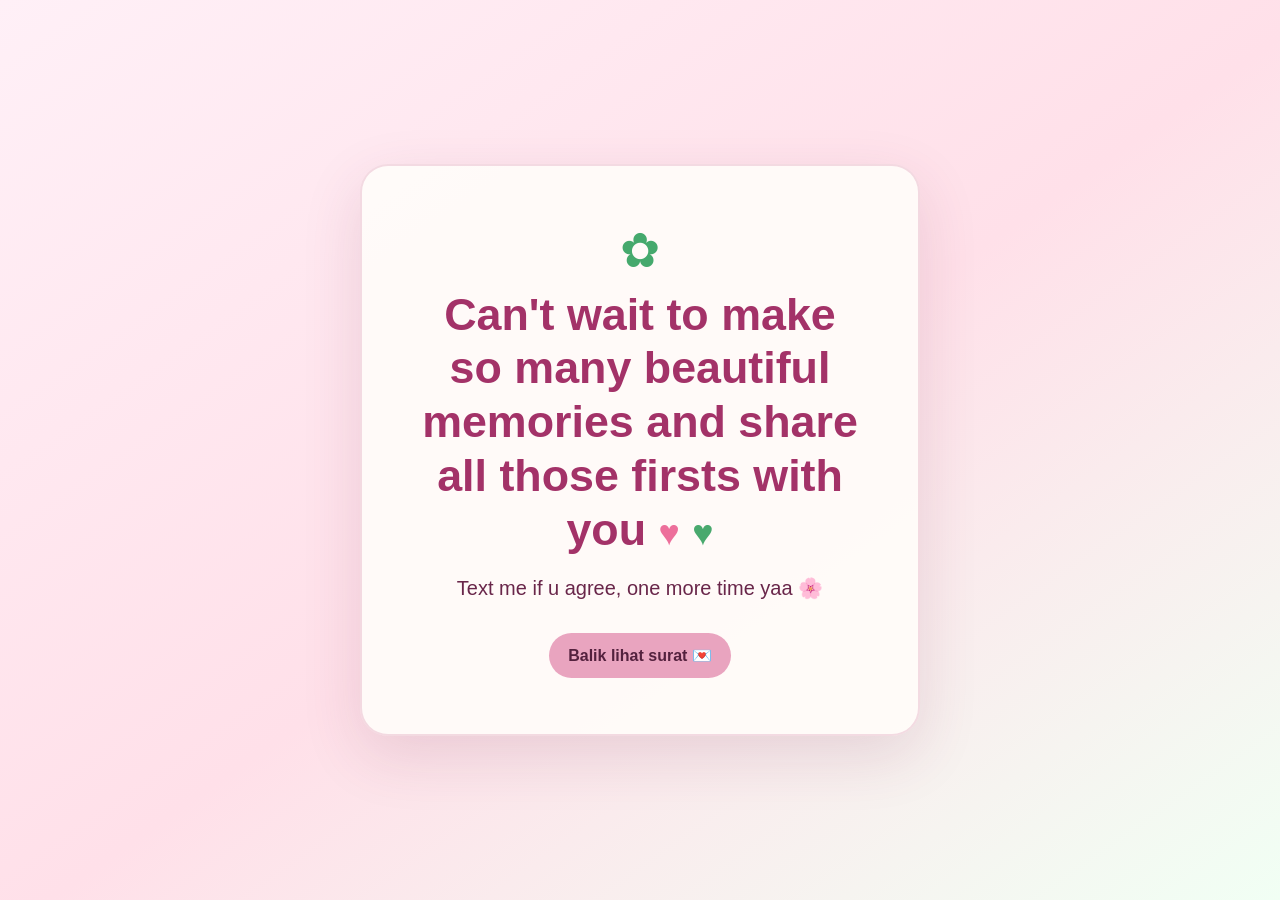
==== surprise.html @ 9196948b "Publish invitation website Co-authored-by: Copilot <223556219+Copilot@users.noreply.github.com>" ====
<!doctype html>
<html lang="id">
  <head>
    <meta charset="UTF-8" />
    <meta name="viewport" content="width=device-width, initial-scale=1.0" />
    <meta name="theme-color" content="#fff1f7" />
    <title>Kejutan kecil untukmu</title>
    <link rel="stylesheet" href="surprise.css" />
  </head>
  <body>
    <div class="falling-decor" id="falling-decor" aria-hidden="true"></div>
    <main class="surprise-card">
      <span class="surprise-flower" aria-hidden="true">✿</span>
      <h1>Can't wait to make so many beautiful memories and share all those firsts with you <span class="title-heart pink">♥</span> <span class="title-heart green">♥</span></h1>
      <p>Text me if u agree, one more time yaa 🌸</p>
      <a href="index.html">Balik lihat surat 💌</a>
    </main>
    <script src="surprise.js"></script>
  </body>
</html>
---- surprise.css ----
* {
  box-sizing: border-box;
}

body {
  position: relative;
  display: grid;
  min-height: 100vh;
  margin: 0;
  place-items: center;
  overflow: hidden;
  background: linear-gradient(145deg, #fff0f7, #ffe0e9 52%, #f1fff4);
  color: #69264a;
  font-family: "Aldrich", "Trebuchet MS", sans-serif;
}

.falling-decor {
  position: fixed;
  inset: 0;
  overflow: hidden;
  pointer-events: none;
}

.falling-particle {
  position: absolute;
  top: -12vh;
  left: var(--fall-left);
  color: var(--fall-color);
  font-size: var(--fall-size);
  line-height: 1;
  opacity: 0;
  animation: fall-down var(--fall-duration) linear var(--fall-delay) infinite;
  will-change: transform, opacity;
}

@keyframes fall-down {
  0% {
    opacity: 0;
    transform: translate3d(0, -8vh, 0) rotate(0deg);
  }
  10% {
    opacity: 0.9;
  }
  85% {
    opacity: 0.85;
  }
  100% {
    opacity: 0;
    transform: translate3d(var(--fall-drift), 115vh, 0) rotate(var(--fall-spin));
  }
}

.surprise-card {
  position: relative;
  z-index: 1;
  width: min(90vw, 560px);
  padding: clamp(2rem, 7vw, 3.5rem);
  border: 2px solid rgba(196, 88, 135, 0.2);
  border-radius: 28px;
  background: rgba(255, 253, 250, 0.88);
  box-shadow: 0 20px 60px rgba(123, 48, 87, 0.14);
  text-align: center;
  animation: card-arrive 700ms cubic-bezier(0.2, 0.8, 0.2, 1) both;
}

.surprise-card h1 {
  margin: 0;
  color: #a33268;
  font-size: clamp(1.8rem, 6vw, 2.8rem);
  line-height: 1.2;
}

.title-heart {
  display: inline-block;
  font-size: 0.8em;
  animation: heart-beat 900ms ease-in-out infinite alternate;
}

.title-heart.pink {
  color: #ed6f9b;
}

.title-heart.green {
  color: #49a96e;
  animation-delay: 250ms;
}

@keyframes heart-beat {
  from {
    transform: scale(0.9);
  }
  to {
    transform: scale(1.2);
  }
}

.surprise-card p {
  margin: 1rem 0 1.8rem;
  font-size: clamp(1rem, 3vw, 1.25rem);
  line-height: 1.6;
}

.surprise-card a {
  display: inline-block;
  padding: 0.8rem 1.2rem;
  border-radius: 999px;
  background: #e9a4bf;
  color: #54213e;
  font-weight: 700;
  text-decoration: none;
  transition: transform 180ms ease, background-color 180ms ease;
}

.surprise-card a:hover {
  transform: translateY(-2px);
  background: #efb4cb;
}

.surprise-flower {
  display: block;
  margin-bottom: 0.6rem;
  color: #45a96d;
  font-size: 3rem;
  animation: flower-sway 2.5s ease-in-out infinite alternate;
}

@keyframes card-arrive {
  from {
    opacity: 0;
    transform: translateY(18px) scale(0.96);
  }
  to {
    opacity: 1;
    transform: translateY(0) scale(1);
  }
}

@keyframes flower-sway {
  from {
    transform: rotate(-12deg);
  }
  to {
    transform: rotate(12deg);
  }
}

@media (prefers-reduced-motion: reduce) {
  *,
  *::before,
  *::after {
    animation-duration: 0.01ms !important;
    animation-iteration-count: 1 !important;
    scroll-behavior: auto !important;
    transition-duration: 0.01ms !important;
  }
}
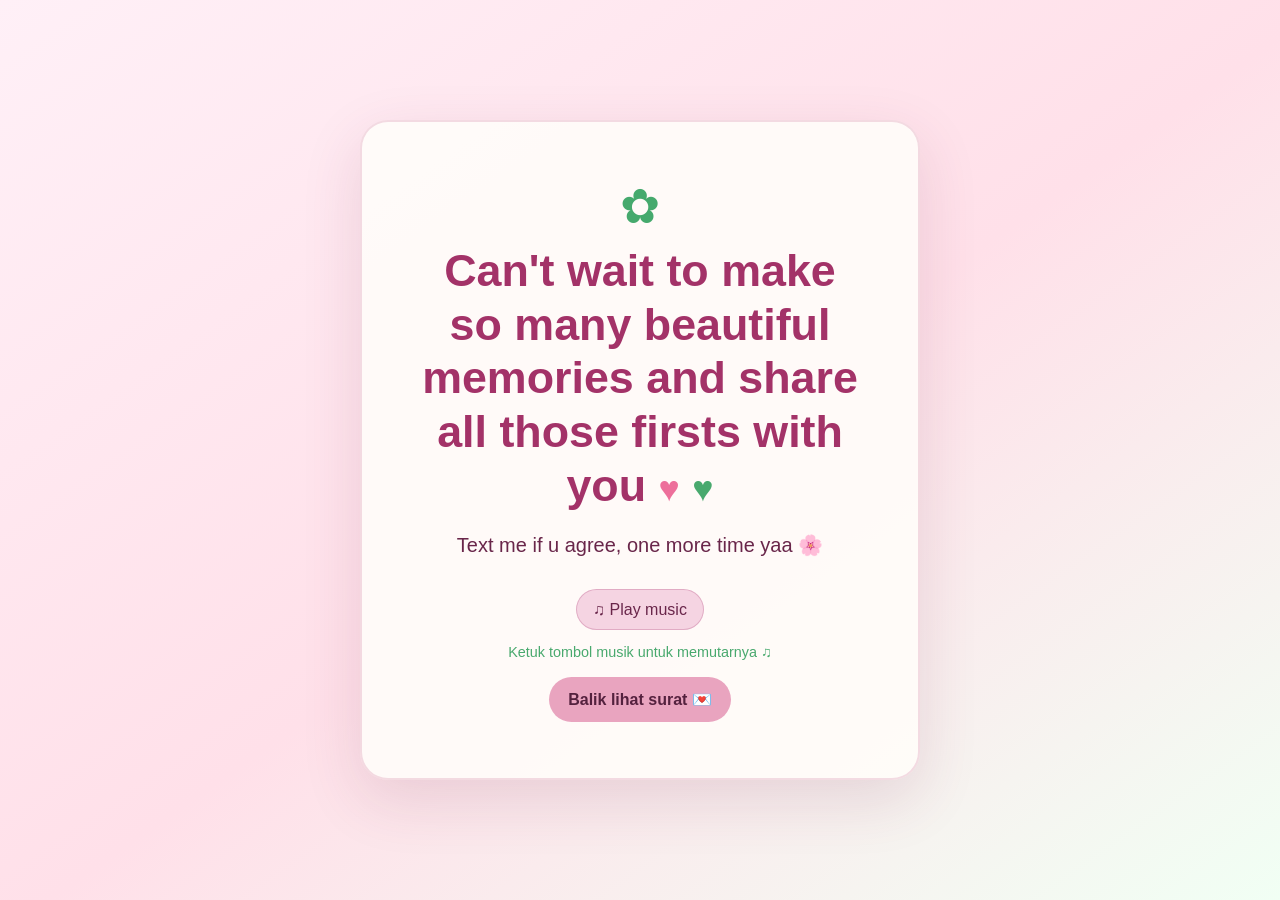
==== commit e21b20ef: "Fix music playback on surprise page Co-authored-by: Copilot <223556219+Copilot@users.noreply.github." ====
--- a/surprise.html
+++ b/surprise.html
@@ -13,8 +13,11 @@
       <span class="surprise-flower" aria-hidden="true">✿</span>
       <h1>Can't wait to make so many beautiful memories and share all those firsts with you <span class="title-heart pink">♥</span> <span class="title-heart green">♥</span></h1>
       <p>Text me if u agree, one more time yaa 🌸</p>
+      <button class="music-button" id="music-button" type="button">♫ Play music</button>
+      <p class="music-status" id="music-status" role="status" aria-live="polite"></p>
       <a href="index.html">Balik lihat surat 💌</a>
     </main>
+    <audio id="surprise-music" src="music/you-me.mp3" preload="auto" loop muted></audio>
     <script src="surprise.js"></script>
   </body>
 </html>
--- a/surprise.css
+++ b/surprise.css
@@ -100,6 +100,31 @@
   line-height: 1.6;
 }
 
+.music-button {
+  display: block;
+  margin: 0 auto 0.7rem;
+  padding: 0.65rem 1rem;
+  border: 1px solid rgba(163, 50, 104, 0.25);
+  border-radius: 999px;
+  background: #f5d4e2;
+  color: #69264a;
+  cursor: pointer;
+  font: inherit;
+  transition: transform 180ms ease, background-color 180ms ease;
+}
+
+.music-button:hover {
+  transform: translateY(-2px);
+  background: #f0bfd3;
+}
+
+.music-status {
+  min-height: 1.5em;
+  margin: 0 0 0.8rem !important;
+  color: #49a96e;
+  font-size: 0.9rem !important;
+}
+
 .surprise-card a {
   display: inline-block;
   padding: 0.8rem 1.2rem;
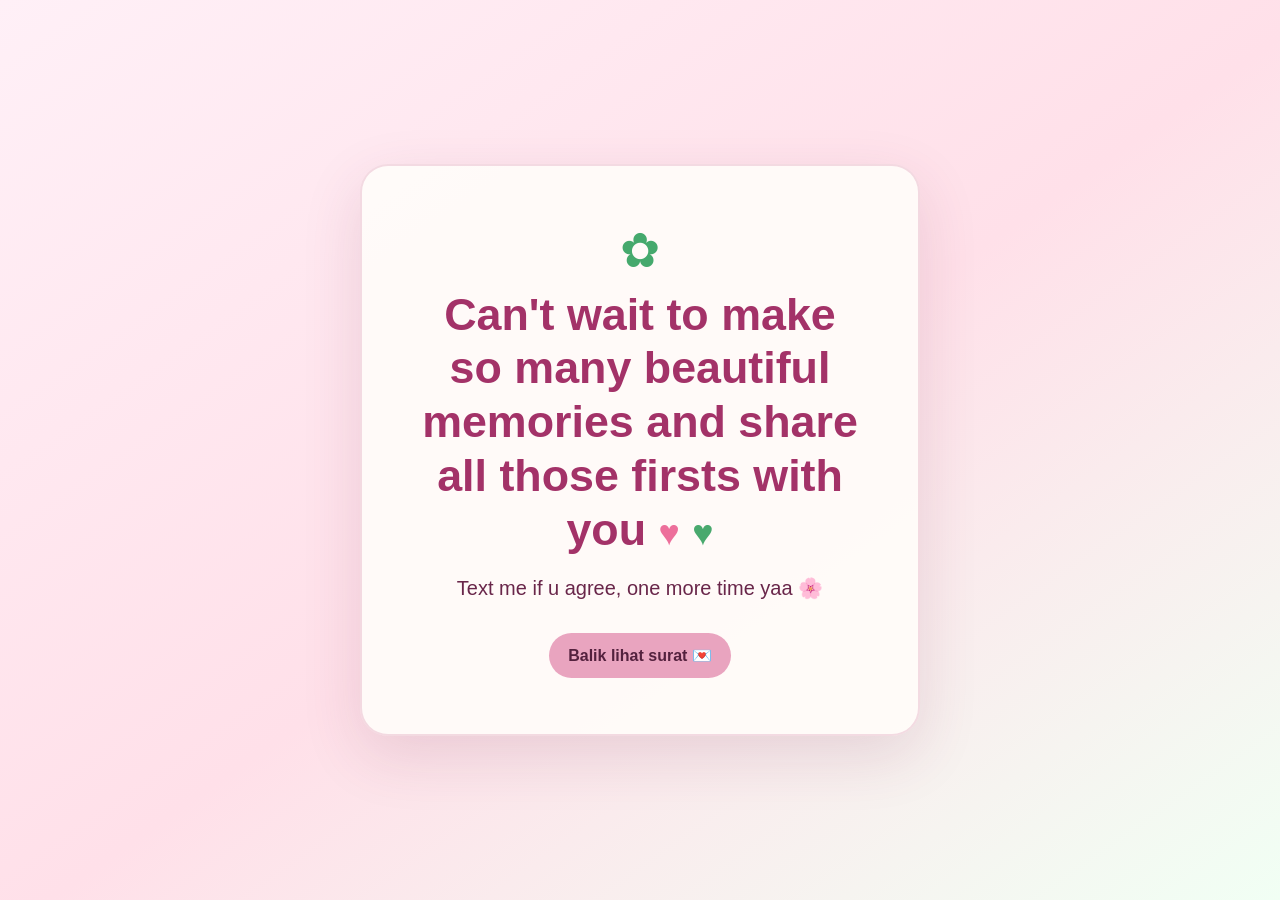
==== commit 1dc19fbb: "Autoplay surprise page music without fade Co-authored-by: Copilot <223556219+Copilot@users.noreply.g" ====
--- a/surprise.html
+++ b/surprise.html
@@ -13,11 +13,9 @@
       <span class="surprise-flower" aria-hidden="true">✿</span>
       <h1>Can't wait to make so many beautiful memories and share all those firsts with you <span class="title-heart pink">♥</span> <span class="title-heart green">♥</span></h1>
       <p>Text me if u agree, one more time yaa 🌸</p>
-      <button class="music-button" id="music-button" type="button">♫ Play music</button>
-      <p class="music-status" id="music-status" role="status" aria-live="polite"></p>
       <a href="index.html">Balik lihat surat 💌</a>
     </main>
-    <audio id="surprise-music" src="music/you-me.mp3" preload="auto" loop muted></audio>
+    <audio id="surprise-music" src="music/you-me.mp3" preload="auto" autoplay loop></audio>
     <script src="surprise.js"></script>
   </body>
 </html>
--- a/surprise.css
+++ b/surprise.css
@@ -100,31 +100,6 @@
   line-height: 1.6;
 }
 
-.music-button {
-  display: block;
-  margin: 0 auto 0.7rem;
-  padding: 0.65rem 1rem;
-  border: 1px solid rgba(163, 50, 104, 0.25);
-  border-radius: 999px;
-  background: #f5d4e2;
-  color: #69264a;
-  cursor: pointer;
-  font: inherit;
-  transition: transform 180ms ease, background-color 180ms ease;
-}
-
-.music-button:hover {
-  transform: translateY(-2px);
-  background: #f0bfd3;
-}
-
-.music-status {
-  min-height: 1.5em;
-  margin: 0 0 0.8rem !important;
-  color: #49a96e;
-  font-size: 0.9rem !important;
-}
-
 .surprise-card a {
   display: inline-block;
   padding: 0.8rem 1.2rem;
